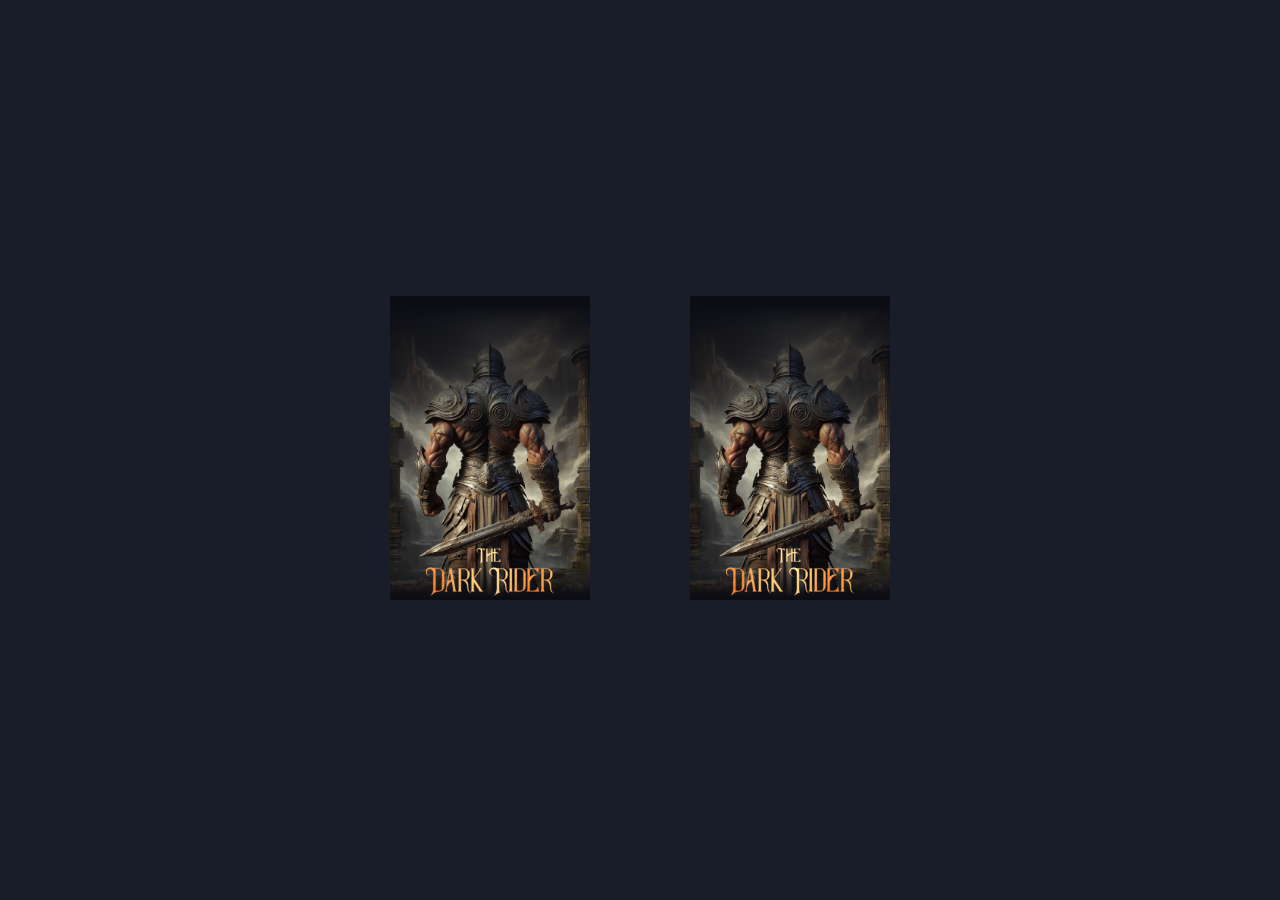
==== card-magico-hover/index.html @ b6f69416 "CARD 99% finalizado" ====
<!DOCTYPE html>
<html lang="pt-BR">
<head>
    <meta charset="UTF-8">
    <meta name="viewport" content="width=device-width, initial-scale=1.0">
    <link rel="stylesheet" href="assets/css/index/index.css">
    <title>Card Mágico</title>
</head>
<body>
    <!-- CARD CAVALEIRO -->
    <div class="card">
        <div class="wrapper">
            <img src="files/images/dark_rider-cover.png" alt="Capa de imagem do Cavaleiro" class="cover-image">
        </div>
            <img src="files/images/dark_rider-title.svg" alt="Imagem do Título Cavaleiro" class="title">
            <img src="files/images/dark_rider-character.svg" alt="" class="character">
    </div>
    <!-- CARD MAGO -->
    <div class="card">
        <div class="wrapper">
            <img src="files/images/dark_rider-cover.png" alt="Capa de imagem do Cavaleiro" class="cover-image">
        </div>
            <img src="files/images/dark_rider-title.svg" alt="Imagem do Título Cavaleiro" class="title">
            <img src="files/images/dark_rider-character.svg" alt="" class="character">
    </div>
</body>
</html>
---- card-magico-hover/assets/css/index/index.css ----
@import '../global/global.css';

/*partials*/
@import './partials/card.css'
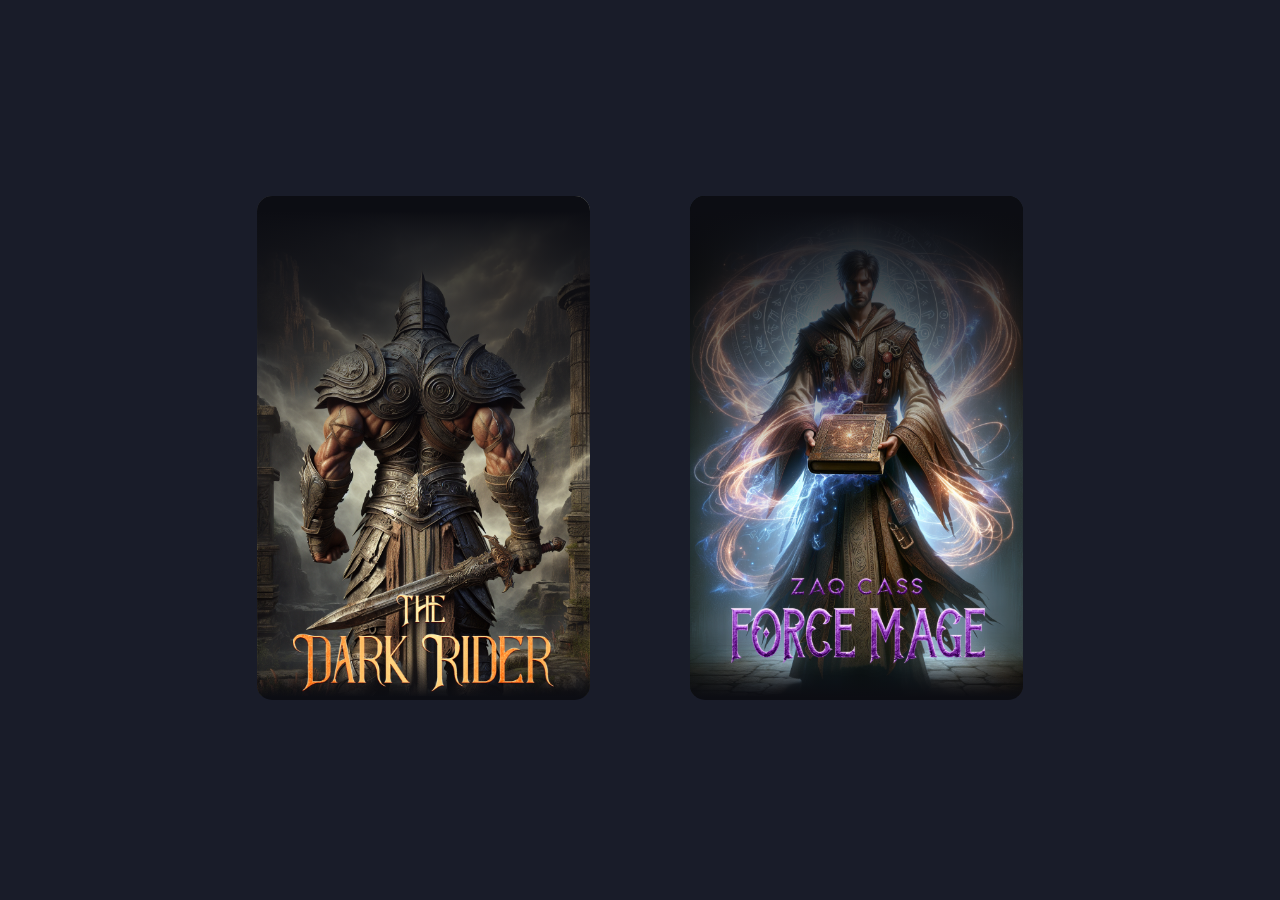
==== commit f380f48f: "Finalizado" ====
--- a/card-magico-hover/index.html
+++ b/card-magico-hover/index.html
@@ -18,10 +18,10 @@
     <!-- CARD MAGO -->
     <div class="card">
         <div class="wrapper">
-            <img src="files/images/dark_rider-cover.png" alt="Capa de imagem do Cavaleiro" class="cover-image">
+            <img src="files/images/force_mage-cover.png" alt="Capa de imagem do Mago" class="cover-image">
         </div>
-            <img src="files/images/dark_rider-title.svg" alt="Imagem do Título Cavaleiro" class="title">
-            <img src="files/images/dark_rider-character.svg" alt="" class="character">
+            <img src="files/images/force_mage-title.svg" alt="Imagem do Título Mago" class="title">
+            <img src="files/images/force_mage-character.svg" alt="" class="character">
     </div>
 </body>
 </html>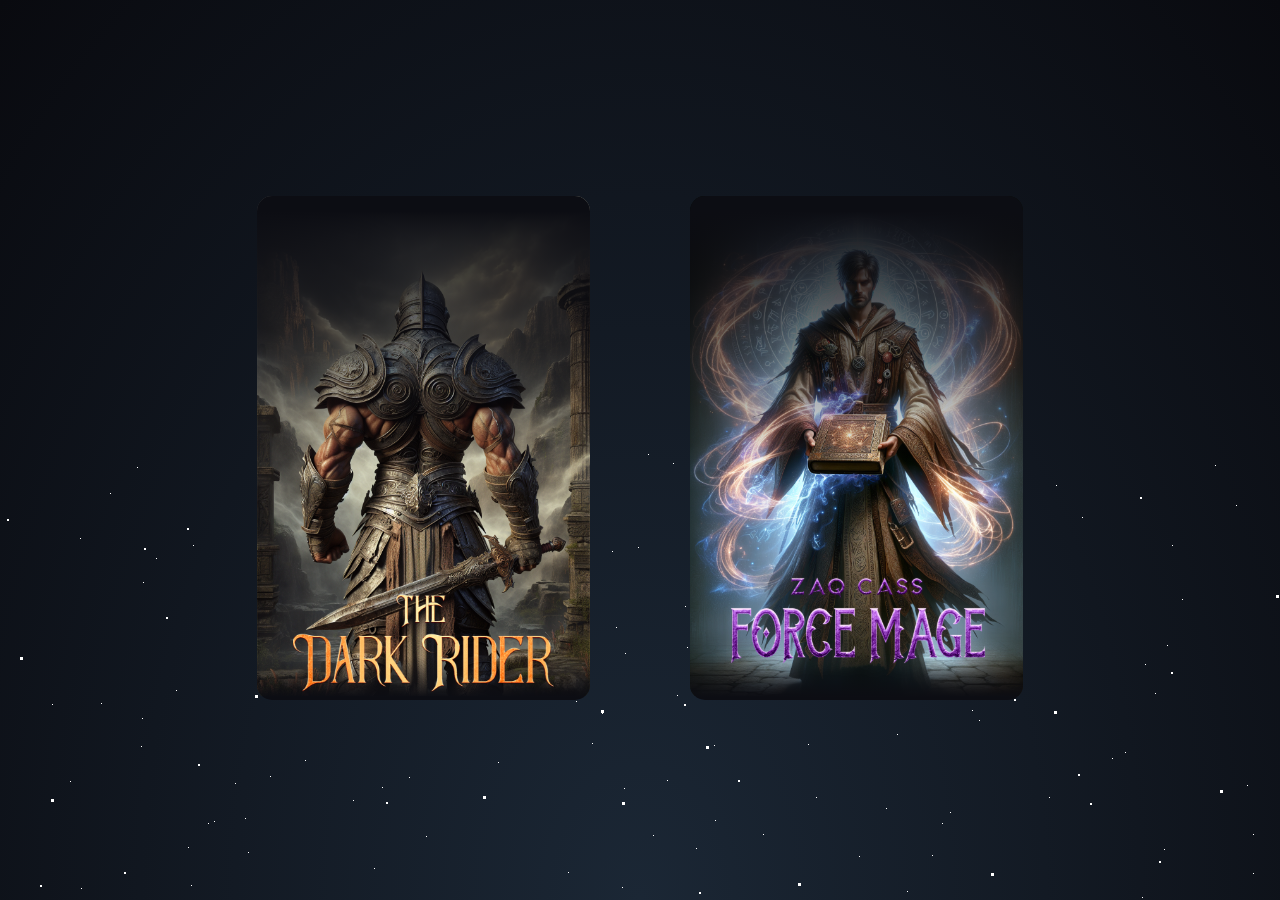
==== commit 9b011fe8: "Adicionei um background" ====
--- a/card-magico-hover/index.html
+++ b/card-magico-hover/index.html
@@ -7,6 +7,13 @@
     <title>Card Mágico</title>
 </head>
 <body>
+    <!-- BACKGROUND -->
+    <div id="container-star">
+        <div id="stars"></div>
+        <div id="stars2"></div>
+        <div id="stars3"></div>
+    </div>
+
     <!-- CARD CAVALEIRO -->
     <div class="card">
         <div class="wrapper">
--- a/card-magico-hover/assets/css/index/index.css
+++ b/card-magico-hover/assets/css/index/index.css
@@ -1,4 +1,5 @@
 @import '../global/global.css';
 
 /*partials*/
-@import './partials/card.css'+@import './partials/card.css';
+@import './partials/background.css';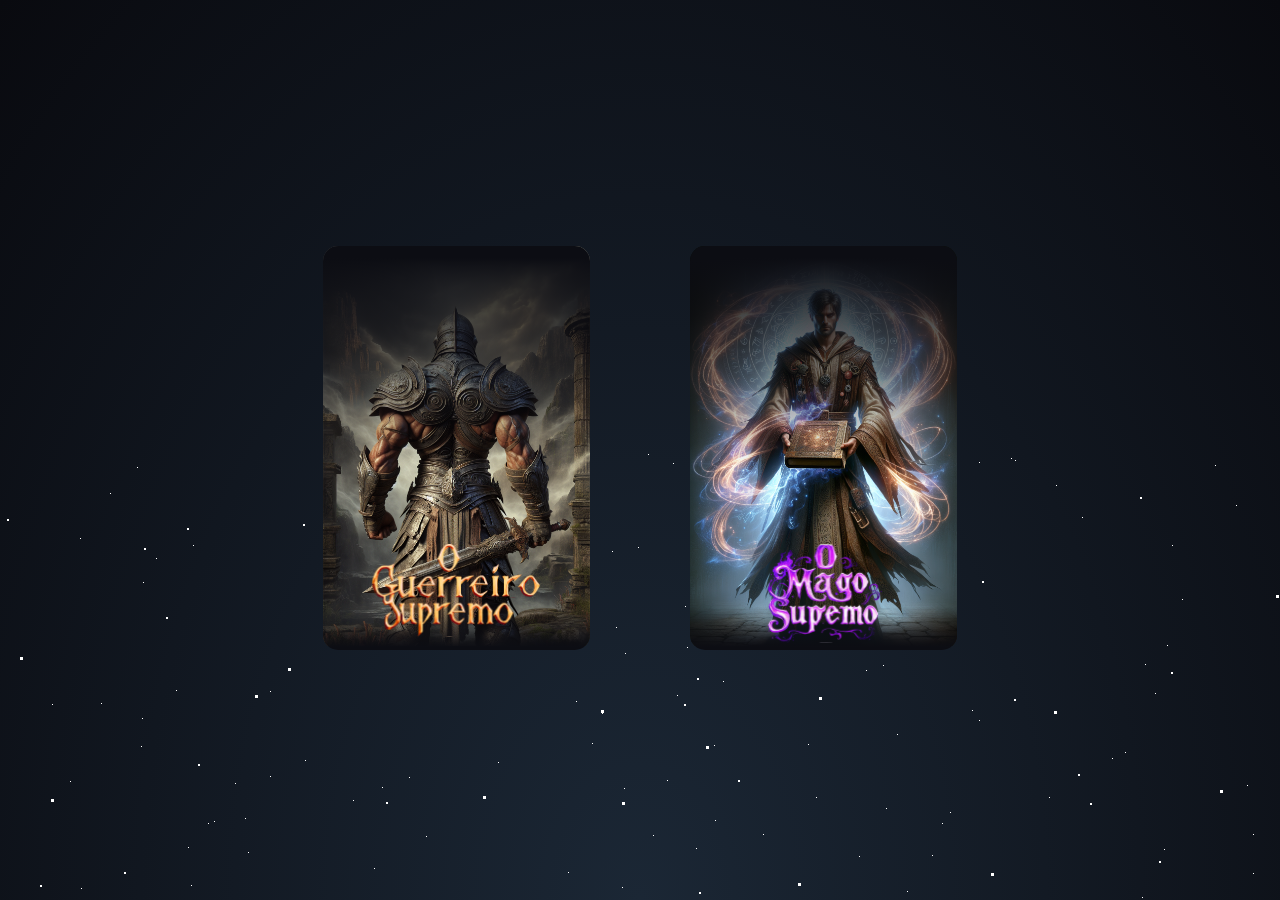
==== commit 5f58d0b4: "ajustando nomes" ====
--- a/card-magico-hover/index.html
+++ b/card-magico-hover/index.html
@@ -17,18 +17,18 @@
     <!-- CARD CAVALEIRO -->
     <div class="card">
         <div class="wrapper">
-            <img src="files/images/dark_rider-cover.png" alt="Capa de imagem do Cavaleiro" class="cover-image">
+            <img src="files/images/cavaleiro_supremo-capa.png" alt="Capa de imagem do Cavaleiro" class="imagem-capa">
         </div>
-            <img src="files/images/dark_rider-title.svg" alt="Imagem do Título Cavaleiro" class="title">
-            <img src="files/images/dark_rider-character.svg" alt="" class="character">
+            <img src="files/images/cavaleiro-supremo-titulo.svg" alt="Imagem do Título Cavaleiro" class="titulo">
+            <img src="files/images/cavaleiro_supremo-personagem.svg" alt="" class="personagem">
     </div>
     <!-- CARD MAGO -->
     <div class="card">
         <div class="wrapper">
-            <img src="files/images/force_mage-cover.png" alt="Capa de imagem do Mago" class="cover-image">
+            <img src="files/images/mago_supremo-capa.png" alt="Capa de imagem do Mago" class="imagem-capa">
         </div>
-            <img src="files/images/force_mage-title.svg" alt="Imagem do Título Mago" class="title">
-            <img src="files/images/force_mage-character.svg" alt="" class="character">
+            <img src="files/images/mago_supremo-titulo.svg" alt="Imagem do Título Mago" class="titulo">
+            <img src="files/images/mago_supremo-personagem.svg" alt="" class="personagem">
     </div>
 </body>
 </html>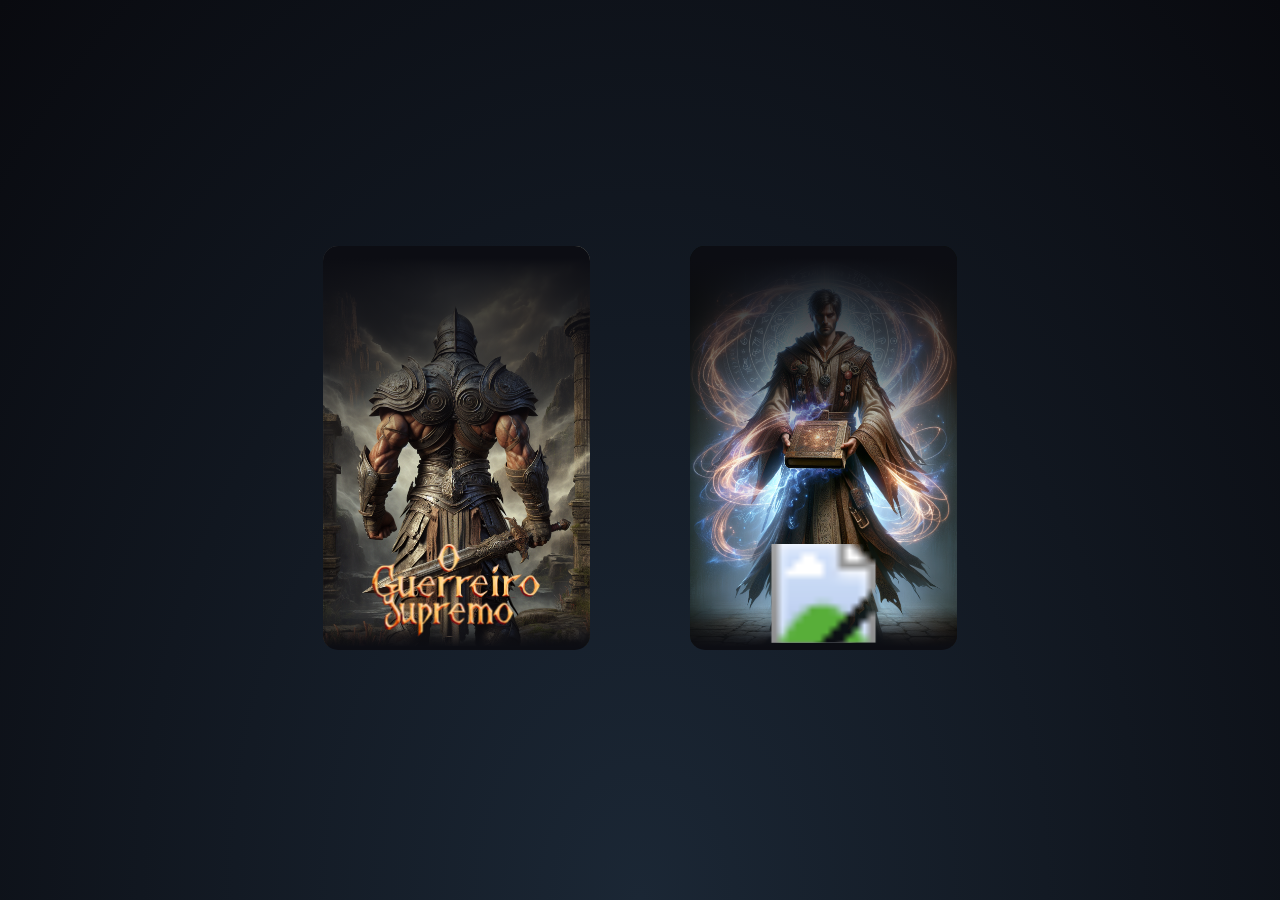
==== commit 1b816c1b: "adicionei: fundo animado, botão de música, histórias nos cards" ====
--- a/card-magico-hover/index.html
+++ b/card-magico-hover/index.html
@@ -8,10 +8,10 @@
 </head>
 <body>
     <!-- BACKGROUND -->
-    <div id="container-star">
-        <div id="stars"></div>
-        <div id="stars2"></div>
-        <div id="stars3"></div>
+    <div id="container-estrela">
+        <div id="estrelas"></div>
+        <div id="estrelas2"></div>
+        <div id="estrelas3"></div>
     </div>
 
     <!-- CARD CAVALEIRO -->
